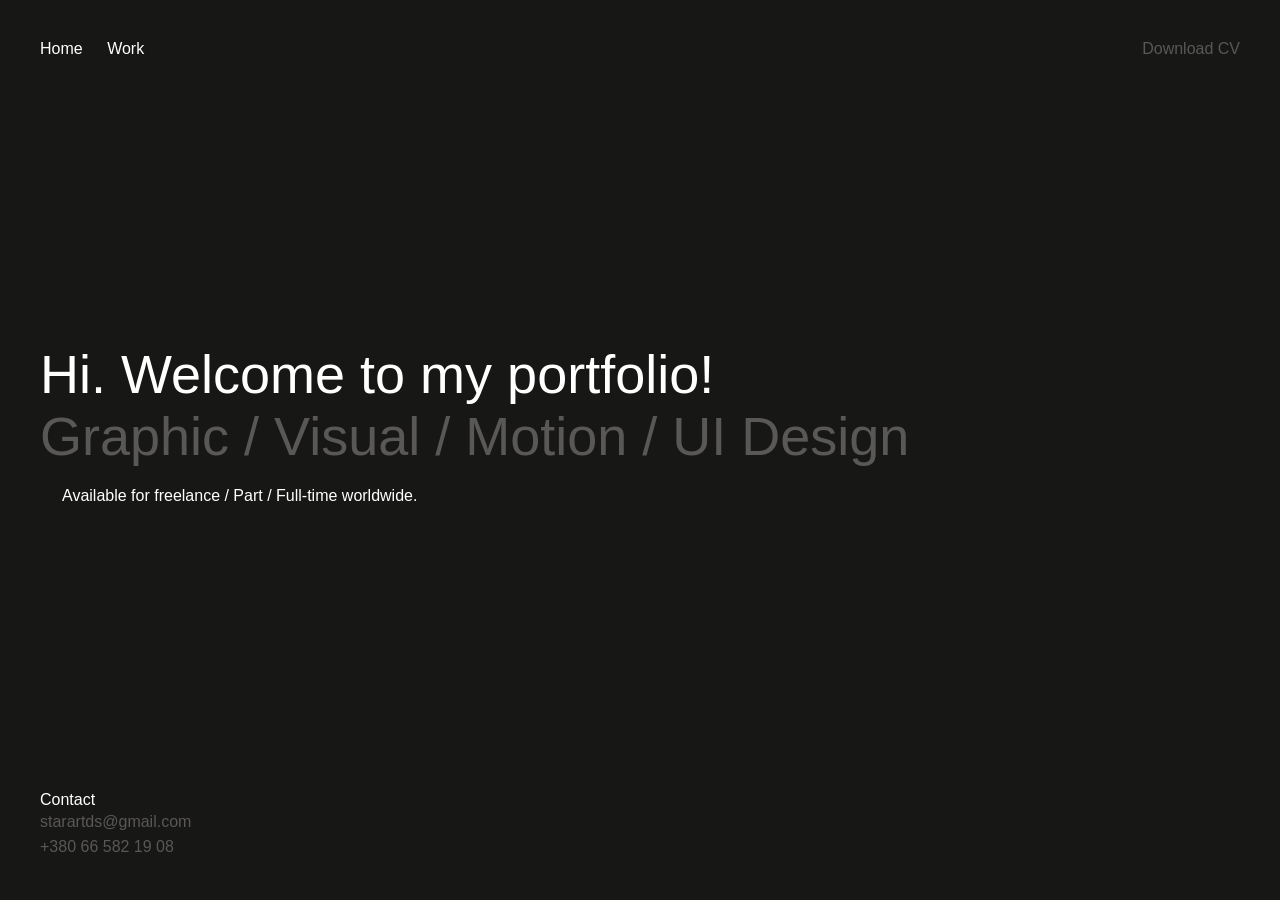
==== index.html @ cff98fd1 "Add files via upload" ====
<html lang="en">
  <head>
    <meta charset="UTF-8">
    <meta name="viewport" content="width=device-width, initial-scale=1.0">
    <meta http-equiv="X-UA-Compatible" content="ie=edge">
    <meta name="format-detection" content="telephone=no">
    <title>Portfolio Starko</title>
    <link rel="stylesheet" href="style/home.css">
    <link rel="icon" href="./favicon.ico" type="image/x-icon">
  </head>
  <body>
    <main>
        <div class="content">
            <div class="topSection">
                <div >
                    <a class="navbarlink left"  href="index.html">Home</a>
                    <a class="navbarlink left" href="work.html">Work</a>
                </div>
            
                <a href="Oleh_Starko_CV.pdf" class="downloadcv">Download CV</a>
            </div>
            <div class="centerSection">
                <h1 class="firstMainText">Hi. Welcome to my portfolio! </h1>
                <h1 class="secondMainText" style="color: #5A5757;">Graphic / Visual / Motion / UI Design</h1>
                <div class="thirdMainText" class="freelance"><p><img style="margin-right: 16px;"  src="img/square.png" width="6" height="6">Available for freelance / Part / Full-time worldwide.</p></div>
            </div>
            <div class="bottomSection">
                <p >Contact</p>
                <a style="color: #5A5757;text-decoration: none;line-height: 160%;" >starartds@gmail.com</a>
                <p style="color: #5A5757;text-decoration: none;line-height: 160%;" >+380 66 582 19 08</p>
               
            </div>
        </div>
       

        
    </main>

  </body>
</html>
---- style/home.css ----
body{
       background-color: #171716;
    color: #ffffff;
    margin: 0;
    font-family: 'Gilroy', sans-serif;
    margin: 0;
    height: 100%;
    overflow: hidden;
}
@media screen and (min-width: 768px) {
  body {
    background-color: #171716;
    color: #ffffff;
    margin: 0;
    font-family: 'Gilroy', sans-serif;
    margin: 0;
    height: 100%;
  }
}
@media screen and (min-width: 1024px) {
  body {
       background-color: #171716;
    color: #ffffff;
    margin: 0;
    font-family: 'Gilroy', sans-serif;
    margin: 0;
    height: 100%
  }
}
p{
    font-size: 16px;
    margin: 0px;
}
h1{
    font-size: 28px;
    margin: 0;
    font-weight: 400;
}
@media screen and (min-width: 500px) {
h1{
    font-size: 44px;
    margin: 0;
    font-weight: 400;
}
}
@media screen and (min-width: 768px) {
h1{
    font-size: 54px;
    margin: 0;
    font-weight: 400;
}
}
main{
    height: 100vh;
    padding: 20px; /* 20px top and 20px bottom padding */
    box-sizing: border-box; /* Padding included within the 100vh height */
}
@media screen and (min-width: 768px) {
main{
    height: 100vh;
    padding: 40px; /* 20px top and 20px bottom padding */
    box-sizing: border-box; /* Padding included within the 100vh height */
}
}

.content{
    height: 100%;
    display: flex;
    flex-direction: column;
    justify-content: space-between;
}

.topSection{
    display: flex;
    justify-content: space-between;
    margin-top: 0px;
    animation-name: topSectionAnimation;
    animation-duration: 1s;
    
}
@keyframes topSectionAnimation {
  0%   {margin-top: -100px;}
  100% {margin-top: 0px;}
}

.downloadcv{
  color: #5A5757;
  text-decoration: none;
}
.downloadcv:hover{
  color: #ffffff;
 transition: color 0.3s ease-in-out;
}

.navbarlink {
  display: inline-block;
  position: relative;
  margin-right: 20px;
  color: #ffffff;
  text-decoration: none;
}

.navbarlink::after {
  content: '';
  position: absolute;
  width: 100%;
  transform: scaleX(0);
  height: 1px;
  bottom: 0;
  left: 0;
  background-color: #ffffff;
  transition: transform 0.5s ease-out;
}

.navbarlink:hover::after {
  transform: scaleX(1);
}

.navbarlink.left::after {
  transform-origin: bottom right;
}

.navbarlink.left:hover::after {
  transform-origin: bottom left;
}
.centerSection{
    width: 100%;
}
@media screen and (min-width: 768px) {
.centerSection{
    max-width: 1280px;
    margin: 0 auto;
}
}
.bottomSection{
  margin-bottom: 0px;
  animation-name: bottomSectionAnimation;
  animation-duration: 1s;
    
}
@keyframes bottomSectionAnimation {
  0%   {margin-bottom: -100px;}
  100% {margin-bottom: 0px;}
}

.firstMainText{
  animation-name: firstMainTextAnimation;
  animation-duration: 2.5s;
  opacity: 1;
  
}
@keyframes firstMainTextAnimation {
  0%   {opacity: 0;
 }
  100% {opacity: 1;}
}

.secondMainText{
  animation-name: secondMainTextAnimation;
  animation-duration: 2.5s;
  opacity: 1;
  
}
@keyframes secondMainTextAnimation {
  0%   {opacity: 0;
 }
  100% {opacity: 1;}
}

.thirdMainText{
    margin-top: 20px;
    display: flex;
    flex-direction: row;
    align-items: center;
    animation-name: thirdMainTextAnimation;
  animation-duration: 2.5s;
  opacity: 1;
  
}
@keyframes thirdMainTextAnimation {
  0%   {opacity: 0;
 }
  100% {opacity: 1;}
}
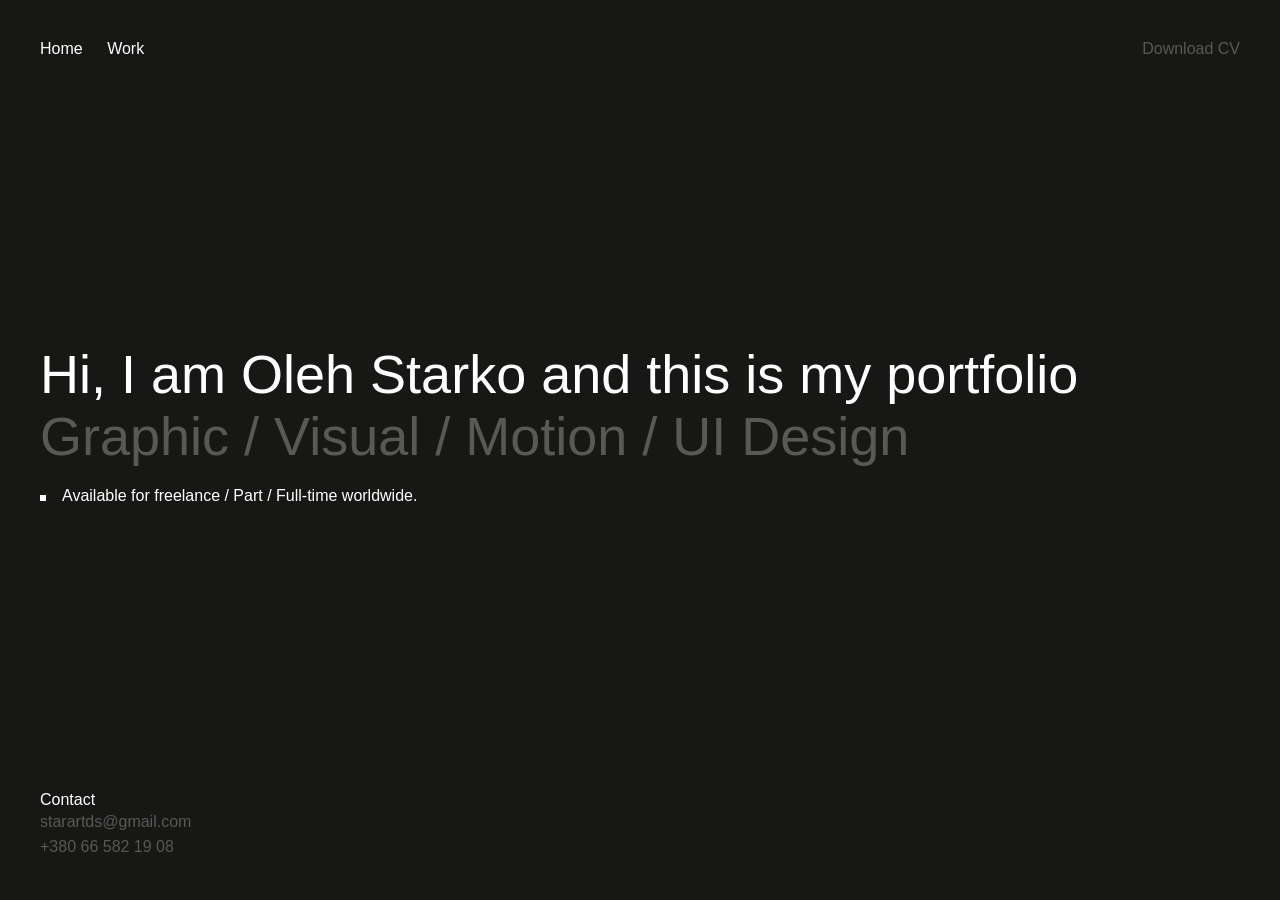
==== commit 9e34f125: "Update index.html" ====
--- a/index.html
+++ b/index.html
@@ -20,7 +20,7 @@
                 <a href="Oleh_Starko_CV.pdf" class="downloadcv">Download CV</a>
             </div>
             <div class="centerSection">
-                <h1 class="firstMainText">Hi. Welcome to my portfolio! </h1>
+                <h1 class="firstMainText">Hi, I am Oleh Starko and this is my portfolio</h1>
                 <h1 class="secondMainText" style="color: #5A5757;">Graphic / Visual / Motion / UI Design</h1>
                 <div class="thirdMainText" class="freelance"><p><img style="margin-right: 16px;"  src="img/square.png" width="6" height="6">Available for freelance / Part / Full-time worldwide.</p></div>
             </div>
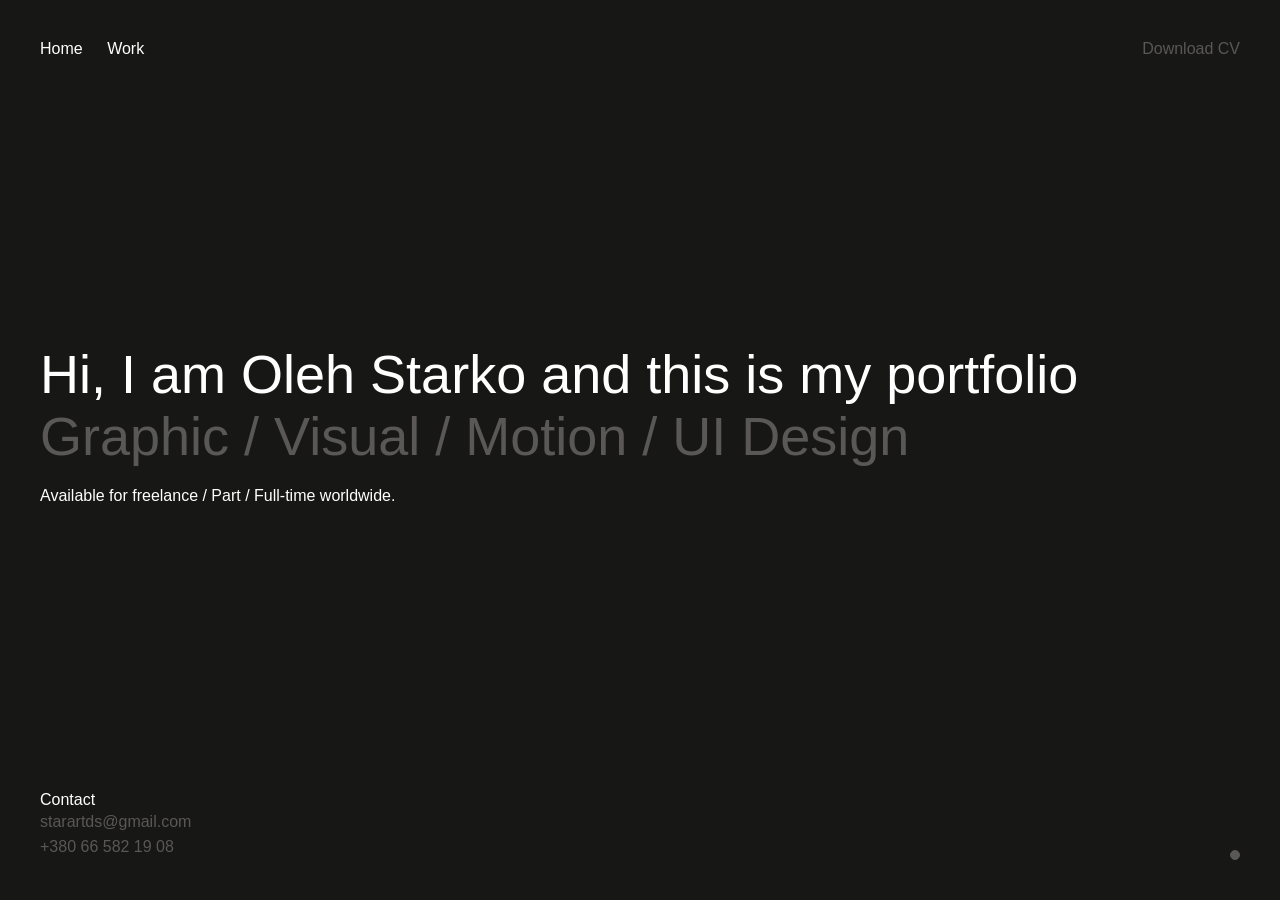
==== commit 849ac9cb: "Add files via upload" ====
--- a/index.html
+++ b/index.html
@@ -22,13 +22,21 @@
             <div class="centerSection">
                 <h1 class="firstMainText">Hi, I am Oleh Starko and this is my portfolio</h1>
                 <h1 class="secondMainText" style="color: #5A5757;">Graphic / Visual / Motion / UI Design</h1>
-                <div class="thirdMainText" class="freelance"><p><img style="margin-right: 16px;"  src="img/square.png" width="6" height="6">Available for freelance / Part / Full-time worldwide.</p></div>
+                <div class="thirdMainText" class="freelance"><p>Available for freelance / Part / Full-time worldwide.</p></div>
             </div>
             <div class="bottomSection">
-                <p >Contact</p>
+              <div><p >Contact</p>
                 <a style="color: #5A5757;text-decoration: none;line-height: 160%;" >starartds@gmail.com</a>
                 <p style="color: #5A5757;text-decoration: none;line-height: 160%;" >+380 66 582 19 08</p>
-               
+               </div>
+                <div class="socialCont">
+              
+                  <div class="hello-wrap">
+                    <button class="round-btn" aria-describedby="hello-tip"></button>
+                    <div id="hello-tip" class="hello-tip" role="status" aria-hidden="true">Have a nice day ;)</div>
+                  </div>
+
+                </div>
             </div>
         </div>
        
--- a/style/home.css
+++ b/style/home.css
@@ -133,16 +133,7 @@
     margin: 0 auto;
 }
 }
-.bottomSection{
-  margin-bottom: 0px;
-  animation-name: bottomSectionAnimation;
-  animation-duration: 1s;
-    
-}
-@keyframes bottomSectionAnimation {
-  0%   {margin-bottom: -100px;}
-  100% {margin-bottom: 0px;}
-}
+
 
 .firstMainText{
   animation-name: firstMainTextAnimation;
@@ -182,4 +173,88 @@
   0%   {opacity: 0;
  }
   100% {opacity: 1;}
+}
+.bottomSection{
+  display: flex;
+  justify-content: space-between;
+  flex-direction: row;
+  align-items: flex-end;
+  margin-bottom: 0px;
+  animation-name: bottomSectionAnimation;
+  animation-duration: 1s;
+    
+}
+@keyframes bottomSectionAnimation {
+  0%   {margin-bottom: -100px;}
+  100% {margin-bottom: 0px;}
+}
+
+
+
+  .hello-wrap {
+    position: relative;
+    display: inline-block;
+  }
+
+  .round-btn {
+    position: relative;
+    width: 10px;
+    height: 10px;
+    border-radius: 50%;
+    background: #5A5757;
+    border: 1px solid #5A5757;
+    cursor: pointer;
+    z-index: 1;
+
+    /* обнулення дефолтних стилів кнопки */
+    padding: 0;
+    line-height: 0;
+    appearance: none;
+    -webkit-appearance: none;
+  }
+
+  /* псевдоелемент для зовнішнього кільця */
+.round-btn::after {
+  content: "";
+  position: absolute;
+  top: 50%;
+  left: 50%;
+  width: 10px;   /* стартовий розмір */
+  height: 10px;
+  border-radius: 50%;
+  
+  box-shadow: 0 0 0 1px #5A5757; /* тонке кільце */
+  transform: translate(-50%, -50%);
+  transition: width 0.3s ease, height 0.3s ease, opacity 0.3s ease;
+  z-index: -1;
+  opacity: 0;
+}
+
+.round-btn:hover::after {
+  width: 30px;   /* збільшуємо розмір */
+  height: 30px;
+  opacity: 1;
+
+}
+
+  .hello-tip {
+  position: absolute;
+  right: -15px;             /* прив'язка до правого краю кнопки */
+  bottom: 100%;         /* над кнопкою */
+  transform: translateY(6px); /* тільки по вертикалі */
+  padding: 10px 14px;
+  border-radius: 8px;
+  
+
+  color: #5A5757;
+  font: 500 14px/1 system-ui, sans-serif;
+  white-space: nowrap;
+  opacity: 0;
+  pointer-events: none;
+  transition: opacity .18s ease, transform .18s ease;
+}
+
+.hello-wrap:hover .hello-tip {
+  opacity: 1;
+  transform: translateY(-20px); /* плавне підняття */
 }
